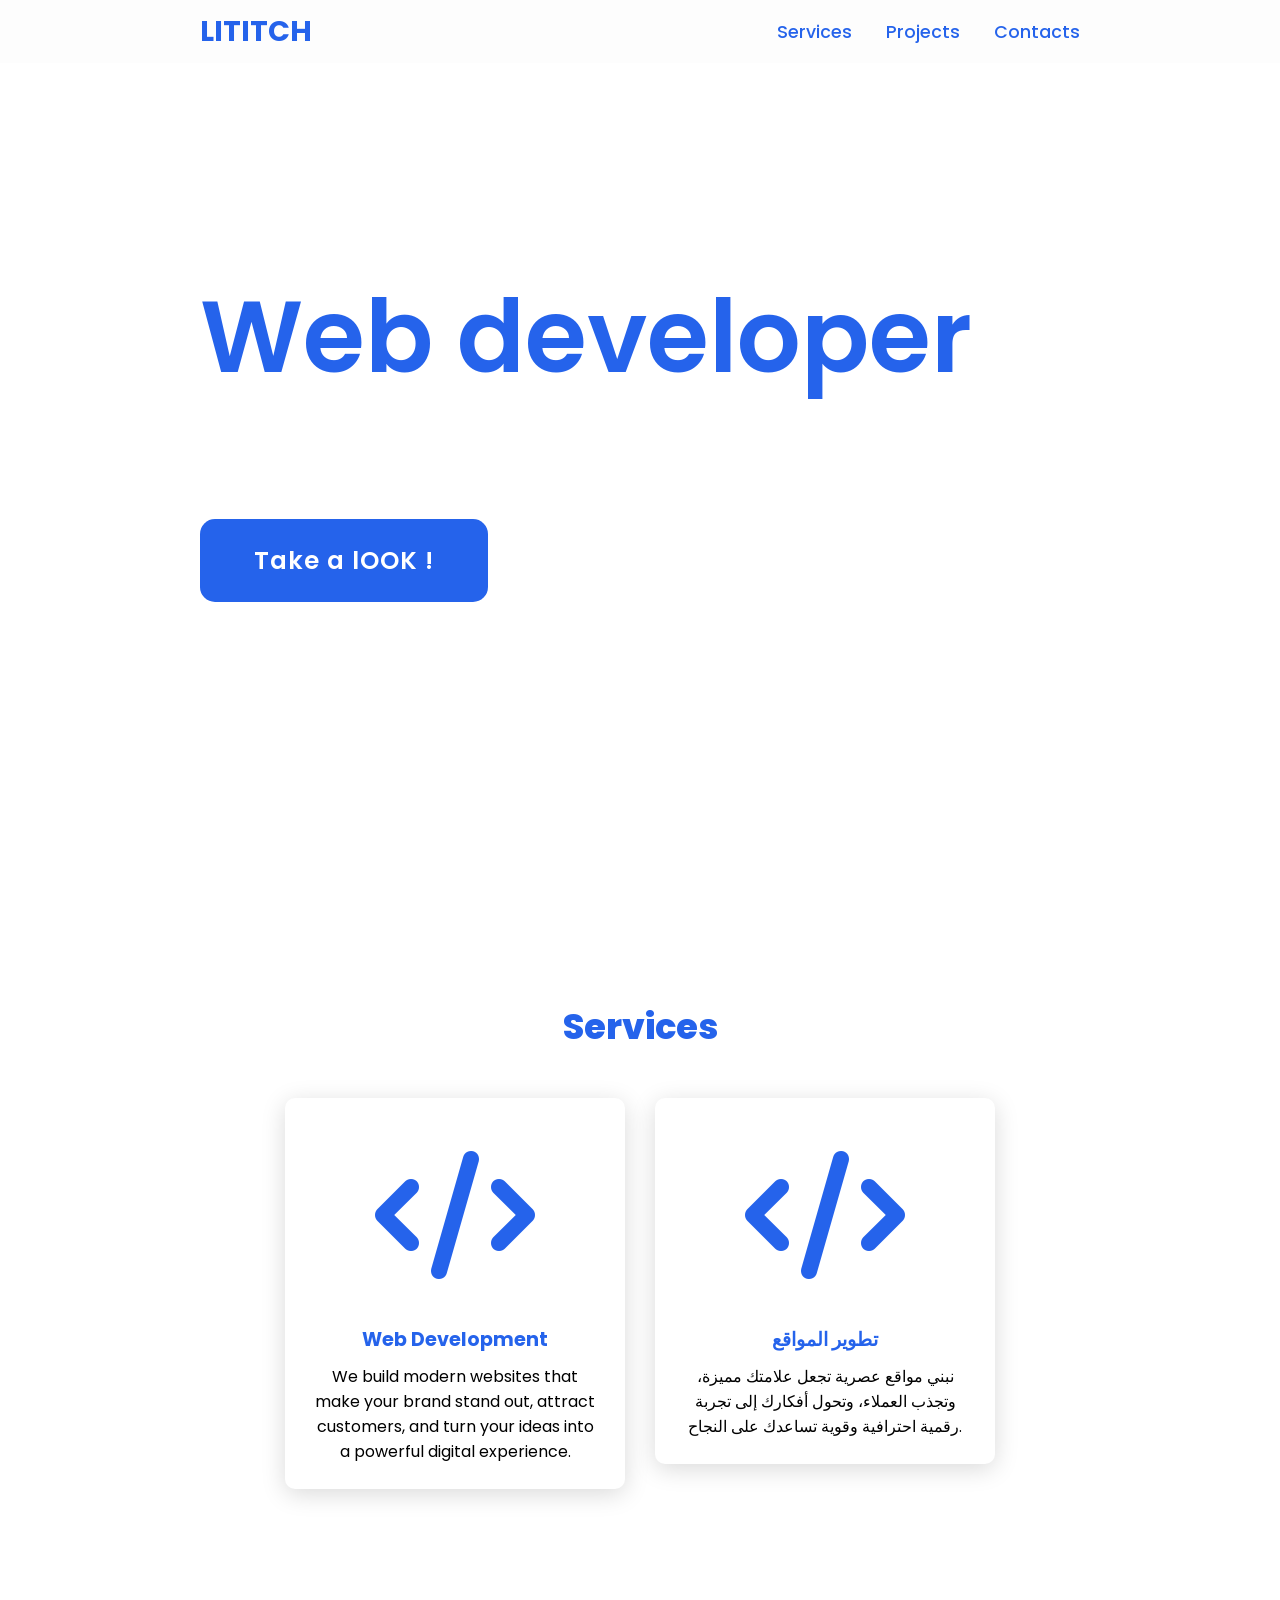
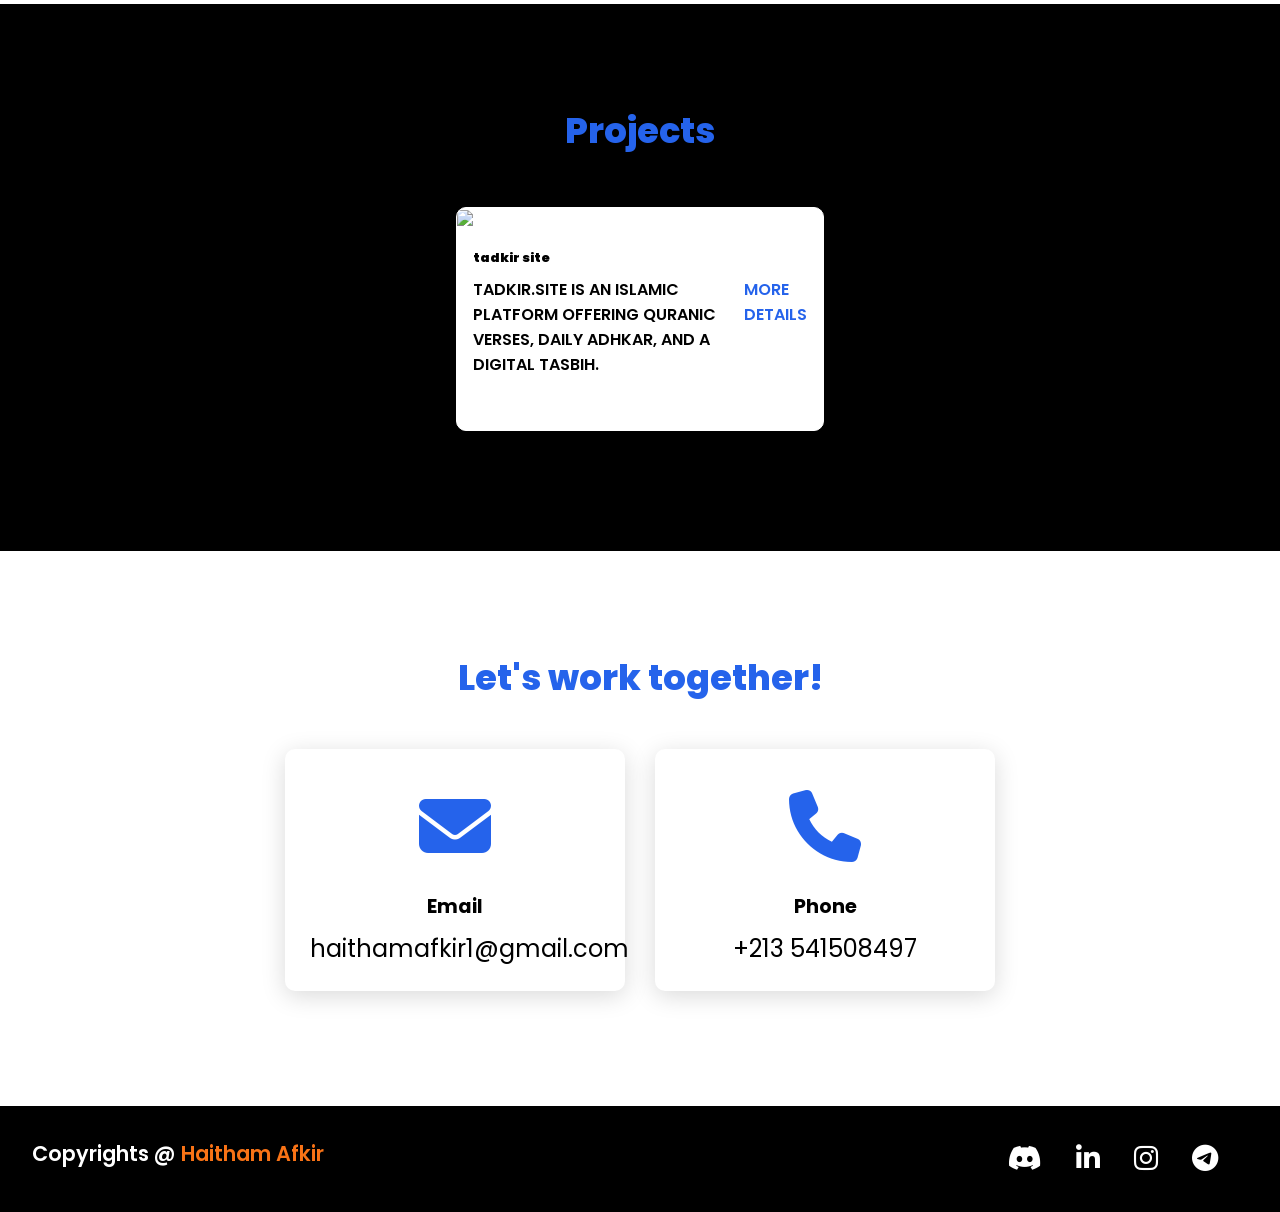
==== index.html @ 3e1449dc "Add files via upload" ====
<!DOCTYPE html>
<html lang="en">

<head>
    <meta charset="UTF-8">
    <meta name="viewport" content="width=device-width, initial-scale=1.0">
    <link rel="stylesheet" href="https://cdnjs.cloudflare.com/ajax/libs/font-awesome/6.7.2/css/all.min.css">
    <link rel="stylesheet" href="website.css">

    <title>Home</title>
</head>

<body>

    <header>
        <a href="#" class="logo">lititch</a>
        <nav class="navigation">
            <a href="#services">Services</a>
            <a href="#projects">Projects</a>
            <a href="#contacts">Contacts</a>
        </nav>
    </header>

    <section class="main">
        <div>
            <h2>Hello, This is Lititch <br><span>Web developer</span></h2>
            <h3>I Build The Future</h3>
            <a href="#projects" class="main-but">Take a lOOK !</a>
            <div class="social-icons">
                <a href="https://discord.gg/jDGR4bNKu" target="_blank"><i class="fa-brands fa-discord"></i></a>
                <a href="https://www.linkedin.com/in/haitham-afkir-03865a436/" target="_blank"><i
                        class="fa-brands fa-linkedin-in"></i></a>
                <a href="https://www.instagram.com/lititch_/" target="_blank"><i class="fa-brands fa-instagram"></i></a>
                <a href="https://t.me/lititch" target="_blank"><i class="fa-brands fa-telegram"></i></a>
            </div>
        </div>
    </section>

    <section class="cards" id="services">
        <h2 class="title">Services</h2>
        <div class="content">
            <div class="card">
                <div class="icon">
                    <i class="fa-solid fa-code"></i>
                </div>
                <div class="info">
                    <h3>Web Development</h3>
                    <p>We build modern websites that make your brand stand out, attract customers, and turn your ideas into a powerful digital experience.
</p>
                </div>
            </div>

            <div class="card">
                <div class="icon">
                    <i class="fa-solid fa-code"></i>
                </div>
                <div class="info">
                    <h3>تطوير المواقع</h3>
                    <p>نبني مواقع عصرية تجعل علامتك مميزة، وتجذب العملاء، وتحول أفكارك إلى تجربة رقمية احترافية وقوية تساعدك على النجاح.
</p>
                </div>
            </div>
        </div>
    </section>

    <section class="projects" id="projects">
        <h2 class="title">Projects</h2>
        <div class="content">

            <div class="project-card">
                <div class="project-img">
                    <img src="images/Capture.PNG">
                </div>
                <div class="project-info">
                    <p class="project-cat">tadkir site </p>
                    <p class="project-title">
                        <span>Tadkir.site is an Islamic platform offering Quranic verses, daily adhkar, and a digital tasbih.</span>
                        <a href="https://tadkir.site/" target="_blank" class="more-details">more details</a>
                    </p>
                </div>
            </div>

        </div>
    </section>

    <section class="cards contact" id="contacts">
        <h2 class="title">Let's work together!</h2>
        <div class="content">
            <div class="card">
                <div class="icon">
                    <i class="fas fa-envelope"></i>
                </div>
                <div class="info">
                    <h3>Email</h3>
                    <p>haithamafkir1@gmail.com</p>
                </div>
            </div>

            <div class="card">
                <div class="icon">
                    <i class="fas fa-phone"></i>
                </div>
                <div class="info">
                    <h3>Phone</h3>
                    <p>+213 541508497</p>
                </div>
            </div>
        </div>
    </section>


    <footer class="footer">
        <p class="footer-title"> Copyrights @ <span>Haitham Afkir</span></p>
        <div class="social-icons">
            <a href="https://discord.gg/jDGR4bNKu" target="_blank"><i class="fa-brands fa-discord"></i></a>
            <a href="https://www.linkedin.com/in/haitham-afkir-03865a436/" target="_blank"><i
                    class="fa-brands fa-linkedin-in"></i></a>
            <a href="https://www.instagram.com/lititch_/" target="_blank"><i class="fa-brands fa-instagram"></i></a>
            <a href="https://t.me/lititch" target="_blank"><i class="fa-brands fa-telegram"></i></a>
        </div>
    </footer>
</body>

</html>
---- website.css ----
@import url('https://fonts.googleapis.com/css2?family=Poppins:ital,wght@0,100;0,200;0,300;0,400;0,500;0,600;0,700;0,800;0,900;1,100;1,200;1,300;1,400;1,500;1,600;1,700;1,800;1,900&display=swap');

html {
  scroll-behavior: smooth;
}

* {
  font-family: 'Poppins', sans-serif;
  margin: 0;
  padding: 0;
  box-sizing: border-box;
}

header {
  background-color: #fdfdfd;
  width: 100%;
  position: fixed;
  z-index: 999;
  display: flex;
  justify-content: space-between;
  align-items: center;
  padding: 10px 200px;
}

.logo {
  text-decoration: none;
  color: #2563EB;
  text-transform: uppercase;
  font-weight: 700;
  font-size: 1.8em;
}

.navigation a {
  color: #2563EB;
  text-decoration: none;
  font-size: 1.1em;
  font-weight: 500;
  padding-left: 30px;
}

.navigation a:hover {
  color: #F97316;
}

section {
  padding: 100px 200px;
}

.main {
  width: 100%;
  min-height: 100vh;
  display: flex;
  align-items: center;
  background: url(images/Gemini_Generated_Image_7jesqs7jesqs7jes.jfif) no-repeat;
  background-size: cover;
  background-position: center;
  background-attachment: fixed;
  color: #fff;
  font-size: 1.4em;
  font-weight: 500;
}

.main h2 span {
  display: inline-block;
  margin-top: 10px;
  color: #2563EB;
  font-size: 3em;
  font-weight: 600;
}

.main h3 {
  color: white;
  font-size: 2em;
  font-weight: 700;
  letter-spacing: 1px;
  margin-top: 10px;
  margin-bottom: 30px;
}

.main-but {
  color: white;
  background-color: #2563EB;
  text-decoration: none;
  font-size: 1.1em;
  font-weight: 600;
  display: inline-block;
  padding: 0.9375em 2.1875em;
  letter-spacing: 1px;
  border-radius: 15px;
  margin-bottom: 40px;
  transition: 0.5s ease;
}

.main-but:hover {
  background-color: #0336a4;
  transform: scale(1.1);
}

.social-icons a {
  color: white;
  font-size: 1.7em;
  padding-right: 30px;
}

.title {
  display: flex;
  justify-content: center;
  color: #2563EB;
  font-size: 2.2em;
  font-weight: 800;
  margin-bottom: 30px;
}

.content {
  display: flex;
  justify-content: center;
  align-items: flex-start;
  flex-direction: row;
  flex-wrap: wrap;
}

.card {
  background-color: #fff;
  width: 21.25em;
  box-shadow: 0 5px 25px rgba(1, 1, 1, 0.15);
  border-radius: 10px;
  padding: 25px;
  margin: 15px;
  transition: 0.5s ease;
}

.card:hover {
  transform: scale(1.1);
}

.icon {
  color: #2563EB;
  font-size: 8em;
  text-align: center;
}

.info {
  text-align: center;
}

.info h3 {
  color: #2563EB;
  font-size: 1.2em;
  font-weight: 700;
  margin: 10px;
}

.projects {
  background-color: black;
}

.projects .content {
  margin-top: 30px;
}

.project-card {
  background-color: #fff;
  border: 1px solid white;
  min-height: 14em;
  width: 23em;
  overflow: hidden;
  border-radius: 10px;
  margin: 20px;
  transition: 0.5s ease;
}
.project-card:hover {
  transform: scale(1.1);
}
.project-img img{
  width: 100%;
}
.project-card:hover .project-img{
  opacity: 0.9;
}
.project-info {
  padding: 1em;
}
.project-cat{
  font-size: 0.8em;
  color: black;
  font-weight: 1000;
}
.project-title{
  display: flex;
  justify-content: space-between;
  text-transform: uppercase;
  font-weight: 600;
  margin-top: 10px;
}
.more-details{
  text-decoration: none;
  color: #2563EB;
}
.more-details:hover{
  color: #F97316;
}
.contact .icon{
  font-size: 4.5em;
}
.contact .info h3 {
  color: black;
}
.contact .info p{
  font-size: 1.5em;
}
.footer {
  background-color: black;
  color: white;
  padding: 2em;
  display: flex;
  justify-content: space-between;
}
.footer-title {
  font-size: 1.3em;
  font-weight: 600;
}
.footer-title span {
  color: #F97316;
}
@media (max-width: 1023px) {
  header {
    padding: 12px 20px;
  }
  .navigation a {
    padding-left: 10px;
  }
  .title {
    font-size: 1.8em;
  }
  section {
    padding: 80px 20px;
  }
  .main h2 {
    font-size: 1em;
  }
  .main h2 span {
    font-size: 2em;
  }
  .main h3 {
    font-size: 1.6em;
  }
  .content {
    flex-direction: column;
    align-items: center;
  }
}

@media (max-width: 768px) {
  header {
    padding: 10px 15px;
    flex-direction: column;
    gap: 10px;
  }
  .navigation a {
    padding: 0 10px;
    font-size: 1em;
  }
  .main {
    text-align: center;
  }
  .card {
    width: 100%;
    max-width: 21.25em;
  }
  .icon {
    font-size: 6em;
  }
  .footer {
    flex-direction: column;
    text-align: center;
    gap: 15px;
  }
}

@media (max-width: 480px) {
  .title {
    font-size: 1.4em;
  }
  .main h2 {
    font-size: 0.9em;
  }
  .main h2 span {
    font-size: 1.6em;
  }
  .main h3 {
    font-size: 1.2em;
  }
  .main-but {
    padding: 0.7em 1.5em;
    font-size: 1em;
  }
  .social-icons a {
    font-size: 1.4em;
    padding-right: 15px;
  }
  section {
    padding: 60px 15px;
  }

}
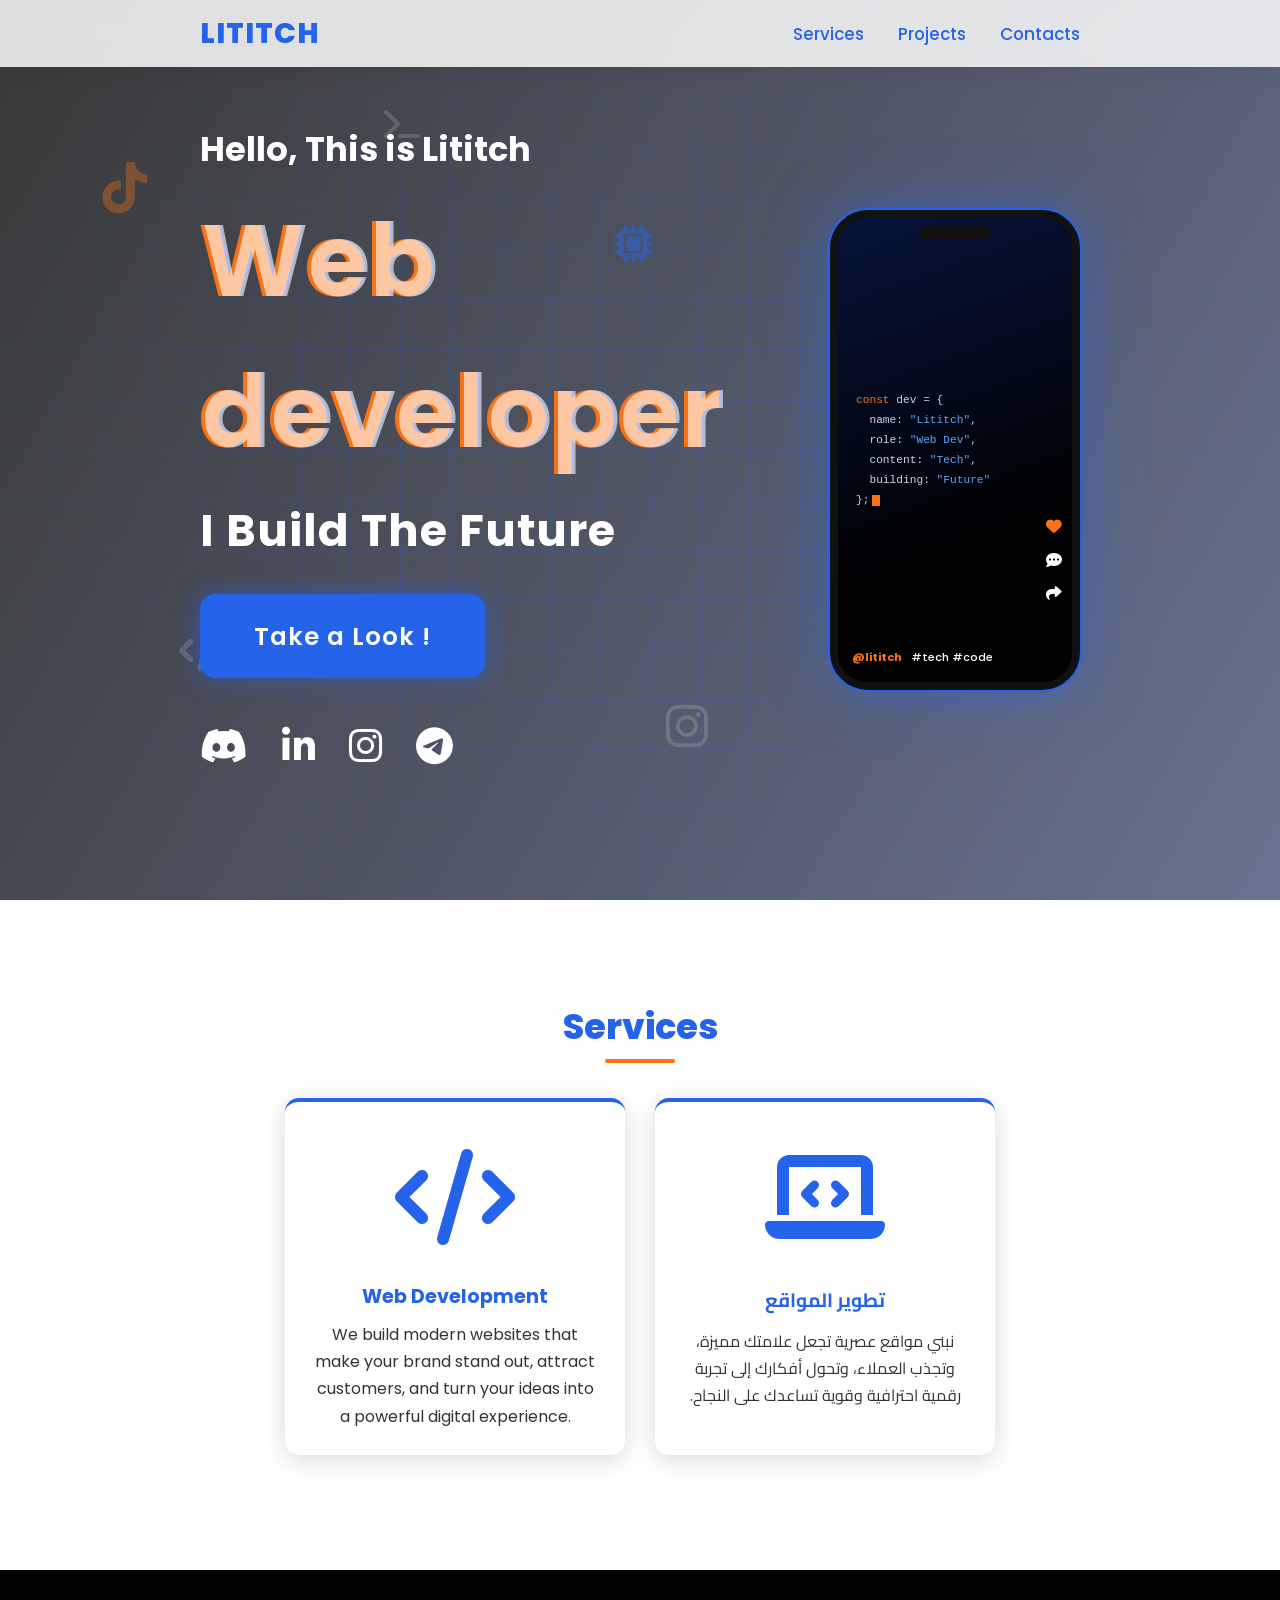
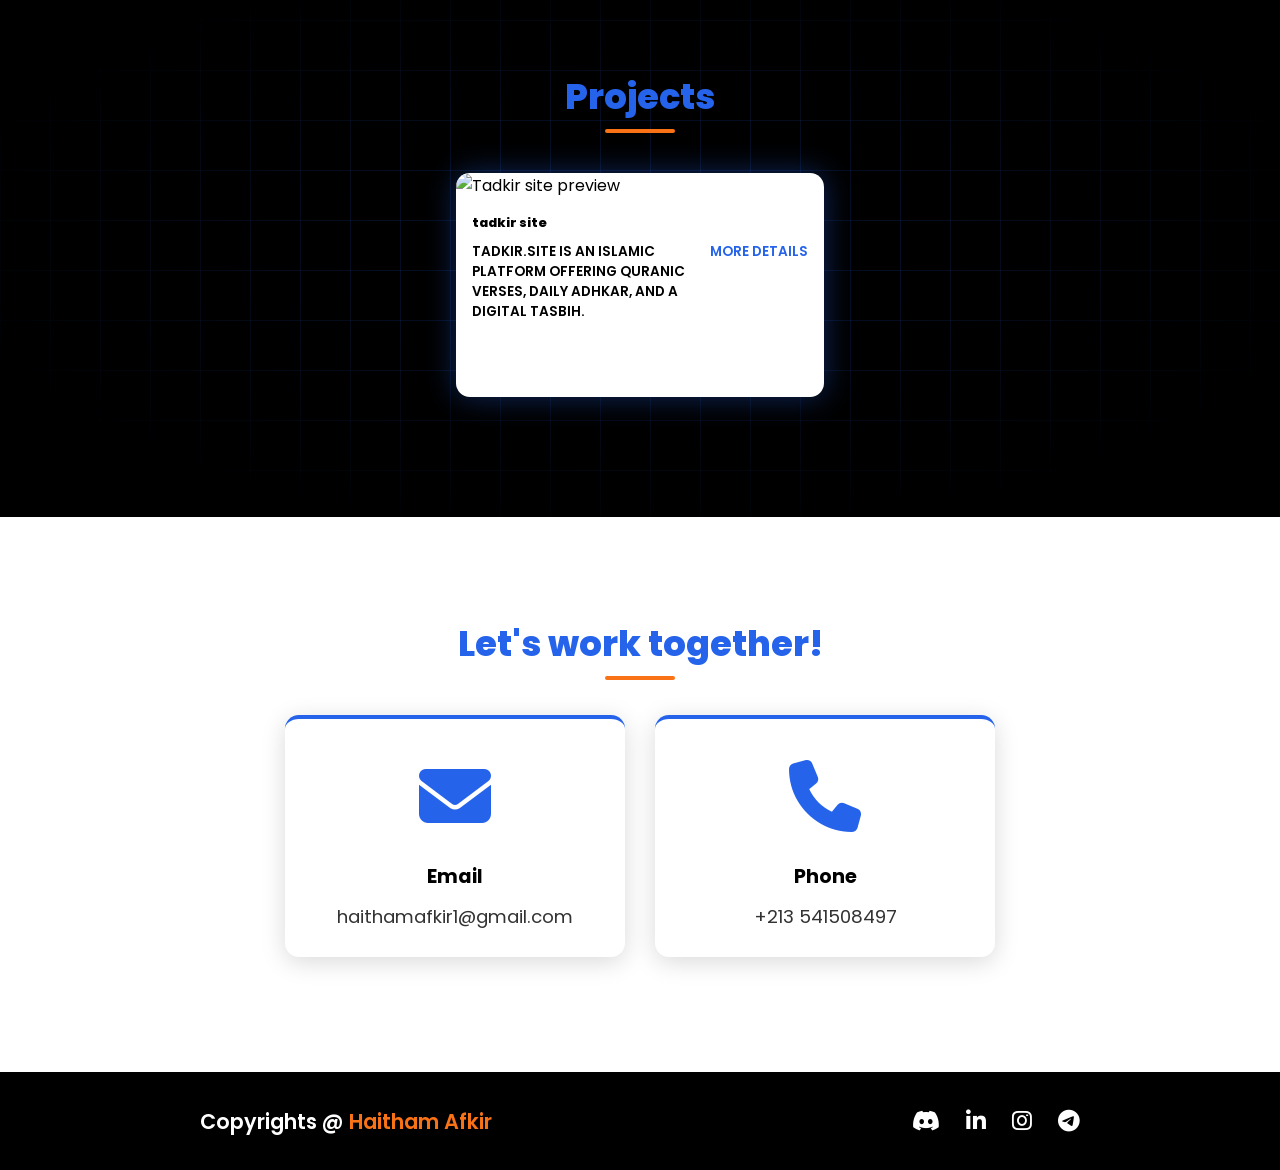
==== commit c1e55f21: "Add files via upload" ====
--- a/index.html
+++ b/index.html
@@ -1,124 +1,124 @@
-<!DOCTYPE html>
-<html lang="en">
-
-<head>
-    <meta charset="UTF-8">
-    <meta name="viewport" content="width=device-width, initial-scale=1.0">
-    <link rel="stylesheet" href="https://cdnjs.cloudflare.com/ajax/libs/font-awesome/6.7.2/css/all.min.css">
-    <link rel="stylesheet" href="website.css">
-
-    <title>Home</title>
-</head>
-
-<body>
-
-    <header>
-        <a href="#" class="logo">lititch</a>
-        <nav class="navigation">
-            <a href="#services">Services</a>
-            <a href="#projects">Projects</a>
-            <a href="#contacts">Contacts</a>
-        </nav>
-    </header>
-
-    <section class="main">
-        <div>
-            <h2>Hello, This is Lititch <br><span>Web developer</span></h2>
-            <h3>I Build The Future</h3>
-            <a href="#projects" class="main-but">Take a lOOK !</a>
-            <div class="social-icons">
-                <a href="https://discord.gg/jDGR4bNKu" target="_blank"><i class="fa-brands fa-discord"></i></a>
-                <a href="https://www.linkedin.com/in/haitham-afkir-03865a436/" target="_blank"><i
-                        class="fa-brands fa-linkedin-in"></i></a>
-                <a href="https://www.instagram.com/lititch_/" target="_blank"><i class="fa-brands fa-instagram"></i></a>
-                <a href="https://t.me/lititch" target="_blank"><i class="fa-brands fa-telegram"></i></a>
-            </div>
-        </div>
-    </section>
-
-    <section class="cards" id="services">
-        <h2 class="title">Services</h2>
-        <div class="content">
-            <div class="card">
-                <div class="icon">
-                    <i class="fa-solid fa-code"></i>
-                </div>
-                <div class="info">
-                    <h3>Web Development</h3>
-                    <p>We build modern websites that make your brand stand out, attract customers, and turn your ideas into a powerful digital experience.
-</p>
-                </div>
-            </div>
-
-            <div class="card">
-                <div class="icon">
-                    <i class="fa-solid fa-code"></i>
-                </div>
-                <div class="info">
-                    <h3>تطوير المواقع</h3>
-                    <p>نبني مواقع عصرية تجعل علامتك مميزة، وتجذب العملاء، وتحول أفكارك إلى تجربة رقمية احترافية وقوية تساعدك على النجاح.
-</p>
-                </div>
-            </div>
-        </div>
-    </section>
-
-    <section class="projects" id="projects">
-        <h2 class="title">Projects</h2>
-        <div class="content">
-
-            <div class="project-card">
-                <div class="project-img">
-                    <img src="images/Capture.PNG">
-                </div>
-                <div class="project-info">
-                    <p class="project-cat">tadkir site </p>
-                    <p class="project-title">
-                        <span>Tadkir.site is an Islamic platform offering Quranic verses, daily adhkar, and a digital tasbih.</span>
-                        <a href="https://tadkir.site/" target="_blank" class="more-details">more details</a>
-                    </p>
-                </div>
-            </div>
-
-        </div>
-    </section>
-
-    <section class="cards contact" id="contacts">
-        <h2 class="title">Let's work together!</h2>
-        <div class="content">
-            <div class="card">
-                <div class="icon">
-                    <i class="fas fa-envelope"></i>
-                </div>
-                <div class="info">
-                    <h3>Email</h3>
-                    <p>haithamafkir1@gmail.com</p>
-                </div>
-            </div>
-
-            <div class="card">
-                <div class="icon">
-                    <i class="fas fa-phone"></i>
-                </div>
-                <div class="info">
-                    <h3>Phone</h3>
-                    <p>+213 541508497</p>
-                </div>
-            </div>
-        </div>
-    </section>
-
-
-    <footer class="footer">
-        <p class="footer-title"> Copyrights @ <span>Haitham Afkir</span></p>
-        <div class="social-icons">
-            <a href="https://discord.gg/jDGR4bNKu" target="_blank"><i class="fa-brands fa-discord"></i></a>
-            <a href="https://www.linkedin.com/in/haitham-afkir-03865a436/" target="_blank"><i
-                    class="fa-brands fa-linkedin-in"></i></a>
-            <a href="https://www.instagram.com/lititch_/" target="_blank"><i class="fa-brands fa-instagram"></i></a>
-            <a href="https://t.me/lititch" target="_blank"><i class="fa-brands fa-telegram"></i></a>
-        </div>
-    </footer>
-</body>
-
-</html>+<!DOCTYPE html>
+<html lang="en">
+<head>
+    <meta charset="UTF-8">
+    <meta name="viewport" content="width=device-width, initial-scale=1.0">
+    <meta name="description" content="Lititch – Web developer & tech content creator">
+    <link rel="stylesheet" href="https://cdnjs.cloudflare.com/ajax/libs/font-awesome/6.7.2/css/all.min.css">
+    <link rel="stylesheet" href="website.css">
+    <title>Lititch | Web Developer</title>
+</head>
+<body>
+
+<header>
+    <a href="#" class="logo">lititch</a>
+    <nav class="navigation">
+        <a href="#services">Services</a>
+        <a href="#projects">Projects</a>
+        <a href="#contacts">Contacts</a>
+    </nav>
+</header>
+
+<section class="main">
+    <div class="bg-grid"></div>
+    <i class="fa-brands fa-tiktok float f1"></i>
+    <i class="fa-solid fa-code float f2"></i>
+    <i class="fa-solid fa-microchip float f3"></i>
+    <i class="fa-brands fa-instagram float f4"></i>
+    <i class="fa-solid fa-terminal float f5"></i>
+
+    <div class="hero-text">
+        <h2>Hello, This is Lititch <br><span class="glitch" data-text="Web developer">Web developer</span></h2>
+        <h3>I Build The Future</h3>
+        <a href="#projects" class="main-but">Take a Look !</a>
+        <div class="social-icons">
+            <a href="https://discord.gg/jDGR4bNKu" target="_blank" aria-label="Discord"><i class="fa-brands fa-discord"></i></a>
+            <a href="https://www.linkedin.com/in/haitham-afkir-03865a436/" target="_blank" aria-label="LinkedIn"><i class="fa-brands fa-linkedin-in"></i></a>
+            <a href="https://www.instagram.com/lititch_/" target="_blank" aria-label="Instagram"><i class="fa-brands fa-instagram"></i></a>
+            <a href="https://t.me/lititch" target="_blank" aria-label="Telegram"><i class="fa-brands fa-telegram"></i></a>
+        </div>
+    </div>
+
+    <div class="phone" aria-hidden="true">
+        <div class="screen">
+            <div class="code">
+                <span class="k">const</span> dev = {<br>
+                &nbsp;&nbsp;name: <span class="s">"Lititch"</span>,<br>
+                &nbsp;&nbsp;role: <span class="s">"Web Dev"</span>,<br>
+                &nbsp;&nbsp;content: <span class="s">"Tech"</span>,<br>
+                &nbsp;&nbsp;building: <span class="s">"Future"</span><br>
+                };<span class="cursor"></span>
+            </div>
+            <div class="tt-side">
+                <i class="fa-solid fa-heart"></i>
+                <i class="fa-solid fa-comment-dots"></i>
+                <i class="fa-solid fa-share"></i>
+            </div>
+            <div class="tt-bar"><span>@lititch</span> #tech #code</div>
+        </div>
+    </div>
+</section>
+
+<section class="cards" id="services">
+    <h2 class="title">Services</h2>
+    <div class="content">
+        <div class="card">
+            <div class="icon"><i class="fa-solid fa-code"></i></div>
+            <div class="info">
+                <h3>Web Development</h3>
+                <p>We build modern websites that make your brand stand out, attract customers, and turn your ideas into a powerful digital experience.</p>
+            </div>
+        </div>
+        <div class="card" dir="rtl">
+            <div class="icon"><i class="fa-solid fa-laptop-code"></i></div>
+            <div class="info">
+                <h3>تطوير المواقع</h3>
+                <p>نبني مواقع عصرية تجعل علامتك مميزة، وتجذب العملاء، وتحول أفكارك إلى تجربة رقمية احترافية وقوية تساعدك على النجاح.</p>
+            </div>
+        </div>
+    </div>
+</section>
+
+<section class="projects" id="projects">
+    <div class="bg-grid dark"></div>
+    <h2 class="title">Projects</h2>
+    <div class="content">
+        <div class="project-card">
+            <div class="project-img"><img src="images/Capture.PNG" alt="Tadkir site preview"></div>
+            <div class="project-info">
+                <p class="project-cat">tadkir site</p>
+                <p class="project-title">
+                    <span>Tadkir.site is an Islamic platform offering Quranic verses, daily adhkar, and a digital tasbih.</span>
+                    <a href="https://tadkir.site/" target="_blank" class="more-details">more details</a>
+                </p>
+            </div>
+        </div>
+    </div>
+</section>
+
+<section class="cards contact" id="contacts">
+    <h2 class="title">Let's work together!</h2>
+    <div class="content">
+        <div class="card">
+            <div class="icon"><i class="fas fa-envelope"></i></div>
+            <div class="info"><h3>Email</h3><p>haithamafkir1@gmail.com</p></div>
+        </div>
+        <div class="card">
+            <div class="icon"><i class="fas fa-phone"></i></div>
+            <div class="info"><h3>Phone</h3><p dir="ltr">+213 541508497</p></div>
+        </div>
+    </div>
+</section>
+
+<footer class="footer">
+    <p class="footer-title">Copyrights @ <span>Haitham Afkir</span></p>
+    <div class="social-icons">
+        <a href="https://discord.gg/jDGR4bNKu" target="_blank" aria-label="Discord"><i class="fa-brands fa-discord"></i></a>
+        <a href="https://www.linkedin.com/in/haitham-afkir-03865a436/" target="_blank" aria-label="LinkedIn"><i class="fa-brands fa-linkedin-in"></i></a>
+        <a href="https://www.instagram.com/lititch_/" target="_blank" aria-label="Instagram"><i class="fa-brands fa-instagram"></i></a>
+        <a href="https://t.me/lititch" target="_blank" aria-label="Telegram"><i class="fa-brands fa-telegram"></i></a>
+    </div>
+</footer>
+
+</body>
+</html>
--- a/website.css
+++ b/website.css
@@ -1,305 +1,352 @@
-@import url('https://fonts.googleapis.com/css2?family=Poppins:ital,wght@0,100;0,200;0,300;0,400;0,500;0,600;0,700;0,800;0,900;1,100;1,200;1,300;1,400;1,500;1,600;1,700;1,800;1,900&display=swap');
-
-html {
-  scroll-behavior: smooth;
-}
-
-* {
-  font-family: 'Poppins', sans-serif;
-  margin: 0;
-  padding: 0;
-  box-sizing: border-box;
-}
-
-header {
-  background-color: #fdfdfd;
-  width: 100%;
-  position: fixed;
-  z-index: 999;
-  display: flex;
-  justify-content: space-between;
-  align-items: center;
-  padding: 10px 200px;
-}
-
-.logo {
-  text-decoration: none;
-  color: #2563EB;
-  text-transform: uppercase;
-  font-weight: 700;
-  font-size: 1.8em;
-}
-
-.navigation a {
-  color: #2563EB;
-  text-decoration: none;
-  font-size: 1.1em;
-  font-weight: 500;
-  padding-left: 30px;
-}
-
-.navigation a:hover {
-  color: #F97316;
-}
-
-section {
-  padding: 100px 200px;
-}
-
-.main {
-  width: 100%;
-  min-height: 100vh;
-  display: flex;
-  align-items: center;
-  background: url(images/Gemini_Generated_Image_7jesqs7jesqs7jes.jfif) no-repeat;
-  background-size: cover;
-  background-position: center;
-  background-attachment: fixed;
-  color: #fff;
-  font-size: 1.4em;
-  font-weight: 500;
-}
-
-.main h2 span {
-  display: inline-block;
-  margin-top: 10px;
-  color: #2563EB;
-  font-size: 3em;
-  font-weight: 600;
-}
-
-.main h3 {
-  color: white;
-  font-size: 2em;
-  font-weight: 700;
-  letter-spacing: 1px;
-  margin-top: 10px;
-  margin-bottom: 30px;
-}
-
-.main-but {
-  color: white;
-  background-color: #2563EB;
-  text-decoration: none;
-  font-size: 1.1em;
-  font-weight: 600;
-  display: inline-block;
-  padding: 0.9375em 2.1875em;
-  letter-spacing: 1px;
-  border-radius: 15px;
-  margin-bottom: 40px;
-  transition: 0.5s ease;
-}
-
-.main-but:hover {
-  background-color: #0336a4;
-  transform: scale(1.1);
-}
-
-.social-icons a {
-  color: white;
-  font-size: 1.7em;
-  padding-right: 30px;
-}
-
-.title {
-  display: flex;
-  justify-content: center;
-  color: #2563EB;
-  font-size: 2.2em;
-  font-weight: 800;
-  margin-bottom: 30px;
-}
-
-.content {
-  display: flex;
-  justify-content: center;
-  align-items: flex-start;
-  flex-direction: row;
-  flex-wrap: wrap;
-}
-
-.card {
-  background-color: #fff;
-  width: 21.25em;
-  box-shadow: 0 5px 25px rgba(1, 1, 1, 0.15);
-  border-radius: 10px;
-  padding: 25px;
-  margin: 15px;
-  transition: 0.5s ease;
-}
-
-.card:hover {
-  transform: scale(1.1);
-}
-
-.icon {
-  color: #2563EB;
-  font-size: 8em;
-  text-align: center;
-}
-
-.info {
-  text-align: center;
-}
-
-.info h3 {
-  color: #2563EB;
-  font-size: 1.2em;
-  font-weight: 700;
-  margin: 10px;
-}
-
-.projects {
-  background-color: black;
-}
-
-.projects .content {
-  margin-top: 30px;
-}
-
-.project-card {
-  background-color: #fff;
-  border: 1px solid white;
-  min-height: 14em;
-  width: 23em;
-  overflow: hidden;
-  border-radius: 10px;
-  margin: 20px;
-  transition: 0.5s ease;
-}
-.project-card:hover {
-  transform: scale(1.1);
-}
-.project-img img{
-  width: 100%;
-}
-.project-card:hover .project-img{
-  opacity: 0.9;
-}
-.project-info {
-  padding: 1em;
-}
-.project-cat{
-  font-size: 0.8em;
-  color: black;
-  font-weight: 1000;
-}
-.project-title{
-  display: flex;
-  justify-content: space-between;
-  text-transform: uppercase;
-  font-weight: 600;
-  margin-top: 10px;
-}
-.more-details{
-  text-decoration: none;
-  color: #2563EB;
-}
-.more-details:hover{
-  color: #F97316;
-}
-.contact .icon{
-  font-size: 4.5em;
-}
-.contact .info h3 {
-  color: black;
-}
-.contact .info p{
-  font-size: 1.5em;
-}
-.footer {
-  background-color: black;
-  color: white;
-  padding: 2em;
-  display: flex;
-  justify-content: space-between;
-}
-.footer-title {
-  font-size: 1.3em;
-  font-weight: 600;
-}
-.footer-title span {
-  color: #F97316;
-}
-@media (max-width: 1023px) {
-  header {
-    padding: 12px 20px;
-  }
-  .navigation a {
-    padding-left: 10px;
-  }
-  .title {
-    font-size: 1.8em;
-  }
-  section {
-    padding: 80px 20px;
-  }
-  .main h2 {
-    font-size: 1em;
-  }
-  .main h2 span {
-    font-size: 2em;
-  }
-  .main h3 {
-    font-size: 1.6em;
-  }
-  .content {
-    flex-direction: column;
-    align-items: center;
-  }
-}
-
-@media (max-width: 768px) {
-  header {
-    padding: 10px 15px;
-    flex-direction: column;
-    gap: 10px;
-  }
-  .navigation a {
-    padding: 0 10px;
-    font-size: 1em;
-  }
-  .main {
-    text-align: center;
-  }
-  .card {
-    width: 100%;
-    max-width: 21.25em;
-  }
-  .icon {
-    font-size: 6em;
-  }
-  .footer {
-    flex-direction: column;
-    text-align: center;
-    gap: 15px;
-  }
-}
-
-@media (max-width: 480px) {
-  .title {
-    font-size: 1.4em;
-  }
-  .main h2 {
-    font-size: 0.9em;
-  }
-  .main h2 span {
-    font-size: 1.6em;
-  }
-  .main h3 {
-    font-size: 1.2em;
-  }
-  .main-but {
-    padding: 0.7em 1.5em;
-    font-size: 1em;
-  }
-  .social-icons a {
-    font-size: 1.4em;
-    padding-right: 15px;
-  }
-  section {
-    padding: 60px 15px;
-  }
-
-}+@import url('https://fonts.googleapis.com/css2?family=Poppins:wght@400;500;600;700;800&family=Cairo:wght@500;700&display=swap');
+
+:root {
+  --blue: #2563EB;
+  --blue-dark: #0336a4;
+  --orange: #F97316;
+  --black: #000;
+}
+
+html { scroll-behavior: smooth; }
+
+* {
+  font-family: 'Poppins', 'Cairo', sans-serif;
+  margin: 0;
+  padding: 0;
+  box-sizing: border-box;
+}
+
+body { overflow-x: hidden; background: #fff; }
+
+/* ---------- Header ---------- */
+header {
+  position: fixed;
+  top: 0;
+  width: 100%;
+  z-index: 999;
+  display: flex;
+  justify-content: space-between;
+  align-items: center;
+  padding: 12px 200px;
+  background: rgba(253, 253, 253, 0.85);
+  backdrop-filter: blur(10px);
+  -webkit-backdrop-filter: blur(10px);
+  box-shadow: 0 2px 20px rgba(0, 0, 0, 0.08);
+}
+.logo {
+  text-decoration: none;
+  color: var(--blue);
+  text-transform: uppercase;
+  font-weight: 800;
+  font-size: 1.8em;
+  letter-spacing: 1px;
+}
+.navigation a {
+  position: relative;
+  color: var(--blue);
+  text-decoration: none;
+  font-size: 1.05em;
+  font-weight: 500;
+  margin-left: 30px;
+  transition: color .3s;
+}
+.navigation a::after {
+  content: "";
+  position: absolute;
+  left: 0; bottom: -4px;
+  width: 0; height: 2px;
+  background: var(--orange);
+  transition: width .3s;
+}
+.navigation a:hover { color: var(--orange); }
+.navigation a:hover::after { width: 100%; }
+
+section { padding: 100px 200px; position: relative; }
+
+/* ---------- Hero ---------- */
+.main {
+  min-height: 100vh;
+  display: flex;
+  align-items: center;
+  justify-content: space-between;
+  gap: 40px;
+  color: #fff;
+  font-size: 1.4em;
+  font-weight: 500;
+  overflow: hidden;
+  background:
+    linear-gradient(120deg, rgba(0, 0, 0, .78), rgba(3, 20, 70, .6)),
+    url(images/Gemini_Generated_Image_7jesqs7jesqs7jes.jfif) no-repeat center / cover fixed;
+}
+.hero-text { position: relative; z-index: 2; }
+
+.bg-grid {
+  position: absolute;
+  inset: 0;
+  z-index: 0;
+  background-image:
+    linear-gradient(rgba(37, 99, 235, .18) 1px, transparent 1px),
+    linear-gradient(90deg, rgba(37, 99, 235, .18) 1px, transparent 1px);
+  background-size: 50px 50px;
+  mask-image: radial-gradient(ellipse at center, #000 30%, transparent 80%);
+  -webkit-mask-image: radial-gradient(ellipse at center, #000 30%, transparent 80%);
+  animation: gridMove 12s linear infinite;
+  pointer-events: none;
+}
+.bg-grid.dark { opacity: .8; }
+@keyframes gridMove { to { background-position: 0 50px, 50px 0; } }
+
+.float {
+  position: absolute;
+  z-index: 1;
+  color: rgba(255, 255, 255, .16);
+  animation: floaty 7s ease-in-out infinite;
+  pointer-events: none;
+}
+.f1 { top: 18%; left: 8%;  font-size: 3.2rem; color: rgba(249, 115, 22, .35); }
+.f2 { top: 70%; left: 14%; font-size: 2.6rem; animation-delay: -2s; }
+.f3 { top: 25%; left: 48%; font-size: 2.4rem; animation-delay: -4s; color: rgba(37, 99, 235, .5); }
+.f4 { top: 78%; left: 52%; font-size: 3rem;  animation-delay: -1s; }
+.f5 { top: 12%; left: 30%; font-size: 2rem;  animation-delay: -3s; }
+@keyframes floaty {
+  0%, 100% { transform: translateY(0) rotate(0); }
+  50% { transform: translateY(-22px) rotate(8deg); }
+}
+
+.main h2 span {
+  display: inline-block;
+  margin-top: 10px;
+  color: var(--blue);
+  font-size: 3em;
+  font-weight: 700;
+}
+/* glitch (blue / orange) */
+.glitch { position: relative; }
+.glitch::before, .glitch::after {
+  content: attr(data-text);
+  position: absolute;
+  left: 0; top: 0;
+  width: 100%;
+  overflow: hidden;
+  clip-path: inset(0 0 0 0);
+}
+.glitch::before { color: var(--orange); transform: translate(-2px, 0); animation: glitch 3.5s infinite steps(1); }
+.glitch::after  { color: #fff; opacity: .6; transform: translate(2px, 0); animation: glitch 3.5s .15s infinite steps(1) reverse; }
+@keyframes glitch {
+  0%, 90%, 100% { clip-path: inset(0 0 100% 0); }
+  92% { clip-path: inset(10% 0 60% 0); }
+  95% { clip-path: inset(55% 0 15% 0); }
+  98% { clip-path: inset(30% 0 40% 0); }
+}
+
+.main h3 {
+  font-size: 2em;
+  font-weight: 700;
+  letter-spacing: 1px;
+  margin: 10px 0 30px;
+}
+.main-but {
+  display: inline-block;
+  color: #fff;
+  background: var(--blue);
+  text-decoration: none;
+  font-size: 1.1em;
+  font-weight: 600;
+  padding: .94em 2.2em;
+  letter-spacing: 1px;
+  border-radius: 15px;
+  margin-bottom: 40px;
+  box-shadow: 0 0 25px rgba(37, 99, 235, .55);
+  transition: .4s ease;
+}
+.main-but:hover { background: var(--orange); box-shadow: 0 0 25px rgba(249, 115, 22, .6); transform: scale(1.08); }
+
+.social-icons a {
+  color: #fff;
+  font-size: 1.7em;
+  margin-right: 28px;
+  display: inline-block;
+  transition: .3s;
+}
+.social-icons a:hover { color: var(--orange); transform: translateY(-5px); }
+
+/* ---------- Phone mockup (TikTok style) ---------- */
+.phone {
+  position: relative;
+  z-index: 2;
+  flex-shrink: 0;
+  width: 250px;
+  height: 480px;
+  border: 8px solid #111;
+  border-radius: 38px;
+  background: #050816;
+  box-shadow: 0 0 0 2px var(--blue), 0 0 60px rgba(37, 99, 235, .55);
+  animation: floaty 6s ease-in-out infinite;
+}
+.phone::before {
+  content: "";
+  position: absolute;
+  top: 8px; left: 50%;
+  width: 70px; height: 14px;
+  transform: translateX(-50%);
+  background: #111;
+  border-radius: 10px;
+  z-index: 3;
+}
+.screen {
+  position: absolute; inset: 0;
+  border-radius: 28px;
+  overflow: hidden;
+  background: linear-gradient(160deg, #06143a, #000 70%);
+  display: flex;
+  align-items: center;
+  padding: 18px;
+}
+.code { font-family: 'Courier New', monospace; font-size: .5em; line-height: 1.8; color: #cbd5e1; }
+.code * { font-family: inherit; }
+.code .k { color: var(--orange); }
+.code .s { color: #60a5fa; }
+.cursor { display: inline-block; width: 8px; height: 1em; background: var(--orange); vertical-align: middle; margin-left: 3px; animation: blink 1s steps(1) infinite; }
+@keyframes blink { 50% { opacity: 0; } }
+.tt-side {
+  position: absolute;
+  right: 10px; bottom: 80px;
+  display: flex; flex-direction: column; gap: 18px;
+  font-size: .7em;
+  color: #fff;
+}
+.tt-side i:first-child { color: var(--orange); }
+.tt-bar {
+  position: absolute;
+  left: 14px; bottom: 16px;
+  font-size: .5em;
+  color: #fff;
+}
+.tt-bar span { font-weight: 700; color: var(--orange); margin-right: 6px; }
+
+/* ---------- Titles & cards ---------- */
+.title {
+  display: flex;
+  justify-content: center;
+  text-align: center;
+  color: var(--blue);
+  font-size: 2.2em;
+  font-weight: 800;
+  margin-bottom: 30px;
+  position: relative;
+  z-index: 1;
+}
+.title::after {
+  content: "";
+  position: absolute;
+  bottom: -10px;
+  width: 70px; height: 4px;
+  border-radius: 4px;
+  background: var(--orange);
+}
+.content {
+  display: flex;
+  justify-content: center;
+  align-items: stretch;
+  flex-wrap: wrap;
+  position: relative;
+  z-index: 1;
+  margin-top: 30px;
+}
+.card {
+  background: #fff;
+  width: 21.25em;
+  max-width: 100%;
+  box-shadow: 0 5px 25px rgba(0, 0, 0, .15);
+  border-radius: 14px;
+  border-top: 4px solid var(--blue);
+  padding: 25px;
+  margin: 15px;
+  transition: .4s ease;
+}
+.card:hover { transform: translateY(-10px) scale(1.04); border-top-color: var(--orange); box-shadow: 0 15px 35px rgba(37, 99, 235, .25); }
+.icon { color: var(--blue); font-size: 6em; text-align: center; }
+.info { text-align: center; }
+.info h3 { color: var(--blue); font-size: 1.2em; font-weight: 700; margin: 10px; }
+.info p { color: #333; line-height: 1.7; overflow-wrap: anywhere; }
+
+/* ---------- Projects ---------- */
+.projects { background: var(--black); overflow: hidden; }
+.project-card {
+  background: #fff;
+  min-height: 14em;
+  width: 23em;
+  max-width: 100%;
+  overflow: hidden;
+  border-radius: 14px;
+  margin: 20px;
+  box-shadow: 0 0 30px rgba(37, 99, 235, .4);
+  transition: .4s ease;
+}
+.project-card:hover { transform: scale(1.06); box-shadow: 0 0 40px rgba(249, 115, 22, .5); }
+.project-img img { width: 100%; display: block; }
+.project-info { padding: 1em; }
+.project-cat { font-size: .8em; color: #000; font-weight: 800; }
+.project-title { display: flex; justify-content: space-between; gap: 12px; font-size: .85em; text-transform: uppercase; font-weight: 600; margin-top: 10px; }
+.more-details { text-decoration: none; color: var(--blue); white-space: nowrap; }
+.more-details:hover { color: var(--orange); }
+
+/* ---------- Contact ---------- */
+.contact .icon { font-size: 4.5em; }
+.contact .info h3 { color: #000; }
+.contact .info p { font-size: 1.15em; }
+
+/* ---------- Footer ---------- */
+.footer {
+  background: var(--black);
+  color: #fff;
+  padding: 2em 200px;
+  display: flex;
+  justify-content: space-between;
+  align-items: center;
+  gap: 15px;
+}
+.footer-title { font-size: 1.3em; font-weight: 600; }
+.footer-title span { color: var(--orange); }
+.footer .social-icons a { font-size: 1.4em; margin: 0 0 0 22px; }
+
+/* ---------- Responsive ---------- */
+@media (max-width: 1200px) {
+  header, .footer { padding-left: 60px; padding-right: 60px; }
+  section { padding: 100px 60px; }
+}
+@media (max-width: 1023px) {
+  header { padding: 12px 20px; }
+  section { padding: 90px 20px; }
+  .footer { padding: 2em 20px; }
+  .main { font-size: 1.1em; flex-direction: column; justify-content: center; text-align: center; padding-top: 110px; }
+  .main h2 span { font-size: 2.2em; }
+  .main h3 { font-size: 1.6em; }
+  .phone { width: 210px; height: 400px; }
+  .title { font-size: 1.8em; }
+  .social-icons a { margin: 0 12px; }
+}
+@media (max-width: 768px) {
+  header { flex-direction: column; gap: 6px; padding: 10px 15px; }
+  .logo { font-size: 1.5em; }
+  .navigation a { margin: 0 10px; font-size: .95em; }
+  .main { background-attachment: scroll; padding-top: 130px; }
+  .card { width: 100%; max-width: 21.25em; }
+  .icon { font-size: 5em; }
+  .footer { flex-direction: column; text-align: center; }
+  .footer .social-icons a { margin: 0 11px; }
+  .project-card:hover, .card:hover { transform: none; }
+}
+@media (max-width: 480px) {
+  .main { font-size: 1em; }
+  .main h2 span { font-size: 1.9em; }
+  .main h3 { font-size: 1.3em; }
+  .main-but { padding: .75em 1.6em; font-size: 1em; }
+  .phone { width: 180px; height: 350px; }
+  .title { font-size: 1.5em; }
+  .project-title { flex-direction: column; }
+  section { padding: 80px 15px; }
+}
+@media (prefers-reduced-motion: reduce) {
+  *, *::before, *::after { animation: none !important; transition: none !important; }
+}
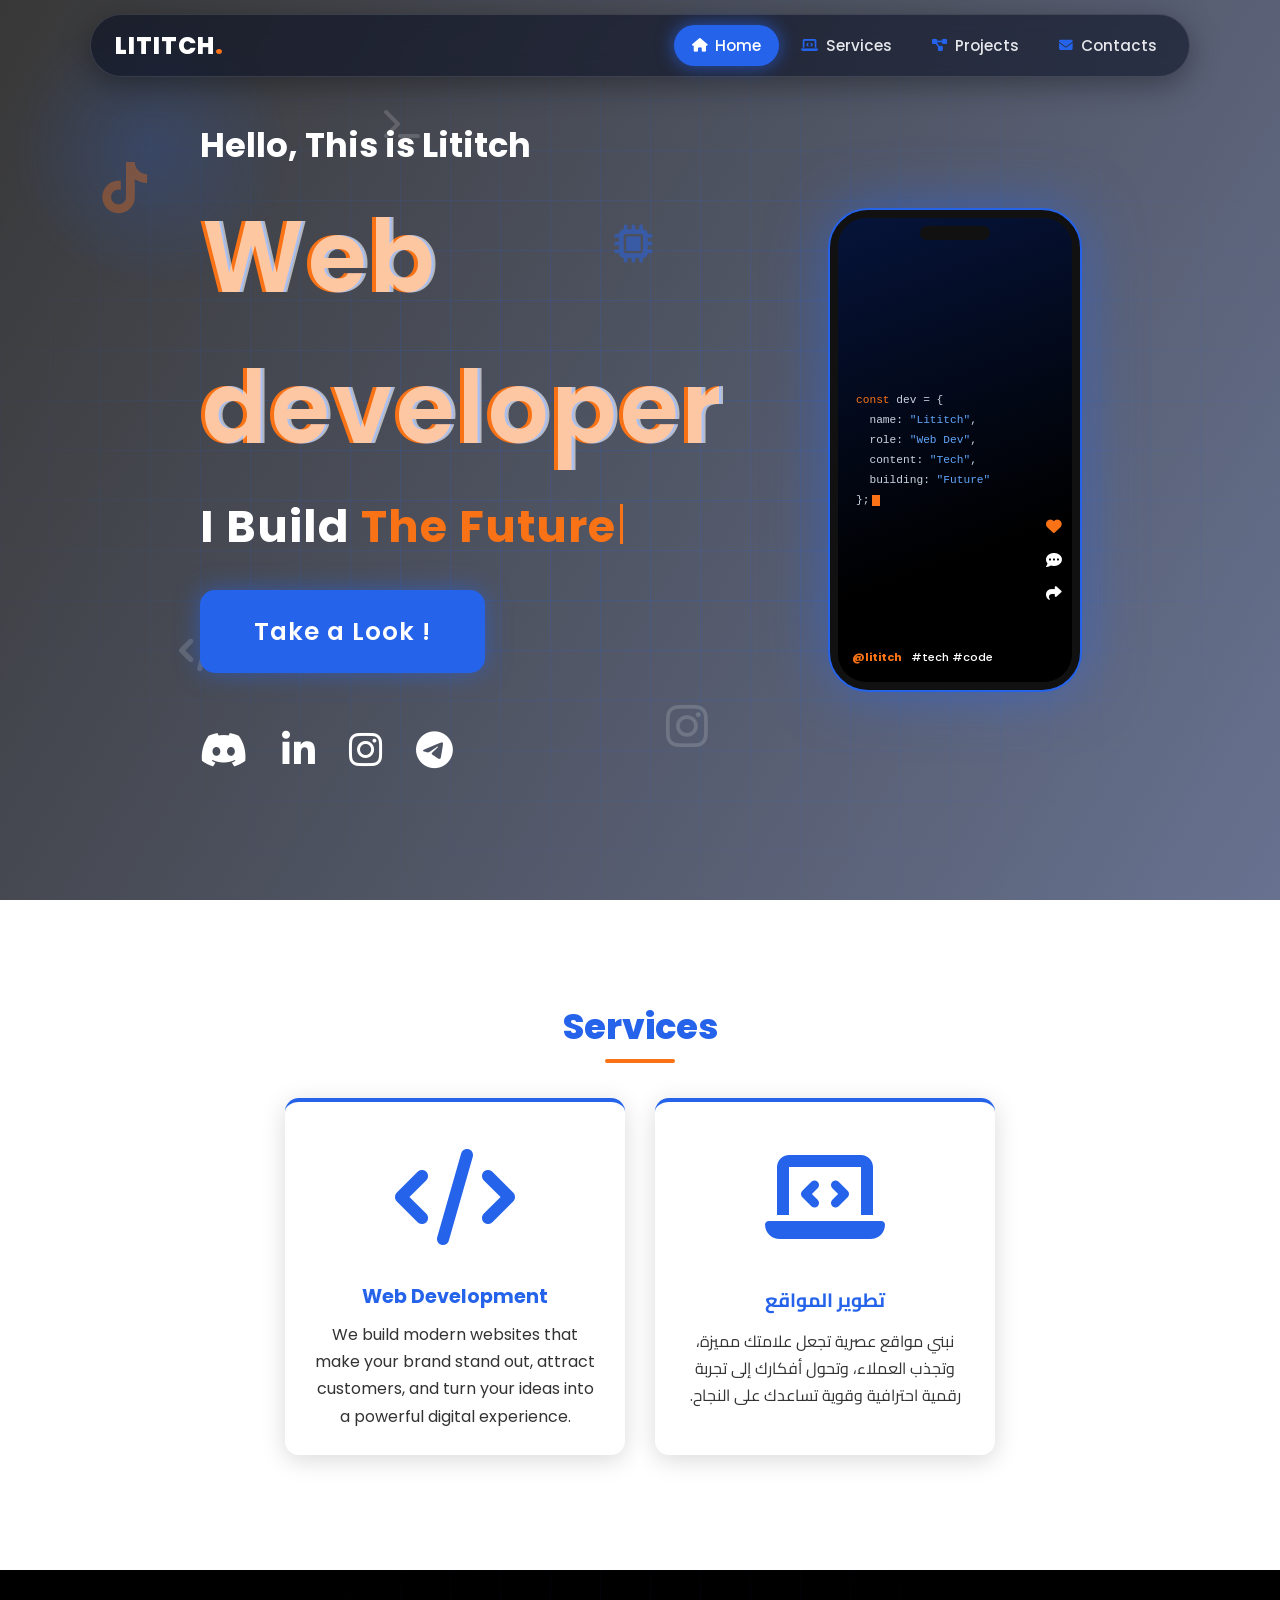
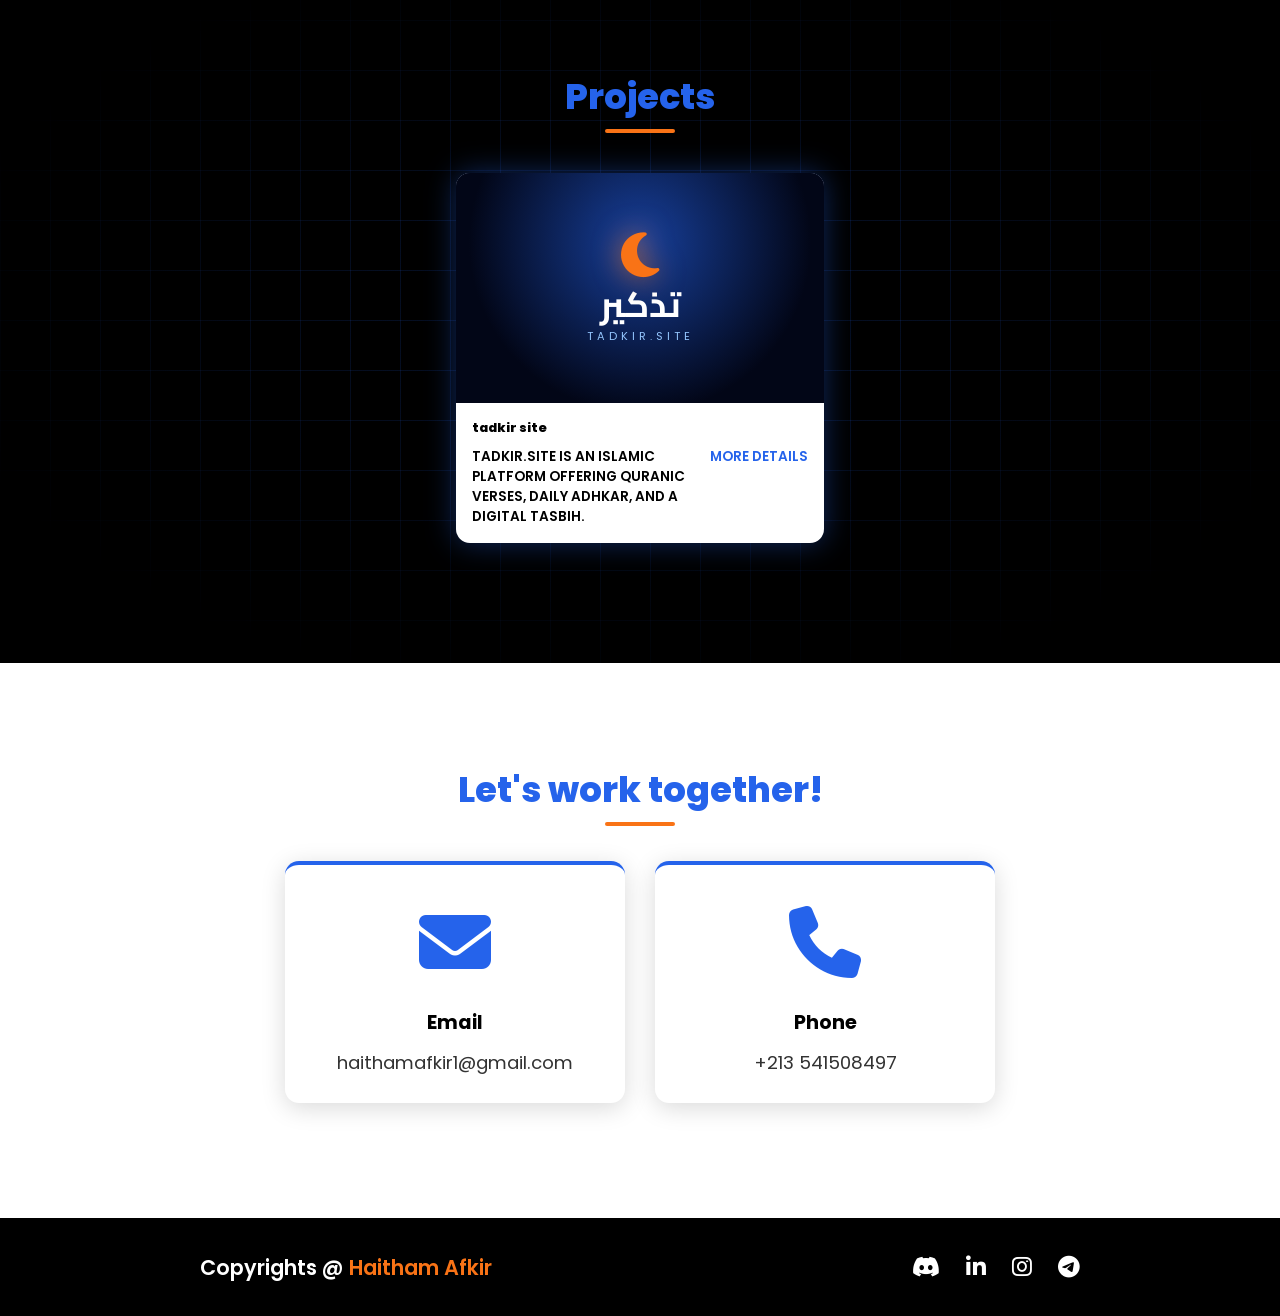
==== commit d2a36640: "Add files via upload" ====
--- a/index.html
+++ b/index.html
@@ -10,16 +10,19 @@
 </head>
 <body>
 
+<div class="progress"></div>
 <header>
-    <a href="#" class="logo">lititch</a>
+    <a href="#" class="logo">lititch<span>.</span></a>
+    <button class="burger" aria-label="Menu" aria-expanded="false"><span></span><span></span><span></span></button>
     <nav class="navigation">
-        <a href="#services">Services</a>
-        <a href="#projects">Projects</a>
-        <a href="#contacts">Contacts</a>
+        <a href="#home" class="active"><i class="fa-solid fa-house"></i>Home</a>
+        <a href="#services"><i class="fa-solid fa-laptop-code"></i>Services</a>
+        <a href="#projects"><i class="fa-solid fa-diagram-project"></i>Projects</a>
+        <a href="#contacts"><i class="fa-solid fa-envelope"></i>Contacts</a>
     </nav>
 </header>
 
-<section class="main">
+<section class="main" id="home">
     <div class="bg-grid"></div>
     <i class="fa-brands fa-tiktok float f1"></i>
     <i class="fa-solid fa-code float f2"></i>
@@ -29,7 +32,7 @@
 
     <div class="hero-text">
         <h2>Hello, This is Lititch <br><span class="glitch" data-text="Web developer">Web developer</span></h2>
-        <h3>I Build The Future</h3>
+        <h3>I Build <span id="typed"></span><span class="caret"></span></h3>
         <a href="#projects" class="main-but">Take a Look !</a>
         <div class="social-icons">
             <a href="https://discord.gg/jDGR4bNKu" target="_blank" aria-label="Discord"><i class="fa-brands fa-discord"></i></a>
@@ -84,7 +87,10 @@
     <h2 class="title">Projects</h2>
     <div class="content">
         <div class="project-card">
-            <div class="project-img"><img src="images/Capture.PNG" alt="Tadkir site preview"></div>
+            <div class="project-img">
+                <div class="tadkir-logo"><i class="fa-solid fa-moon"></i><b>تذكير</b><small>TADKIR.SITE</small></div>
+                <img src="images/Capture.PNG" alt="Tadkir site preview" onerror="this.remove()">
+            </div>
             <div class="project-info">
                 <p class="project-cat">tadkir site</p>
                 <p class="project-title">
@@ -120,5 +126,54 @@
     </div>
 </footer>
 
+<div class="cursor-glow"></div>
+<script>
+// typing effect
+const words=["The Future","Modern Websites","Tech Content"];let w=0,c=0,del=false;
+const t=document.getElementById('typed');
+(function type(){
+  const word=words[w];
+  t.textContent=word.slice(0,c);
+  if(!del&&c===word.length){del=true;return setTimeout(type,1500);}
+  if(del&&c===0){del=false;w=(w+1)%words.length;}
+  c+=del?-1:1;setTimeout(type,del?45:90);
+})();
+
+// burger
+const burger=document.querySelector('.burger'),nav=document.querySelector('.navigation');
+burger.onclick=()=>{const o=nav.classList.toggle('open');burger.classList.toggle('open',o);burger.setAttribute('aria-expanded',o);};
+nav.querySelectorAll('a').forEach(a=>a.addEventListener('click',()=>{nav.classList.remove('open');burger.classList.remove('open');}));
+
+// scroll progress + header state
+const bar=document.querySelector('.progress'),hd=document.querySelector('header');
+addEventListener('scroll',()=>{
+  const m=document.documentElement.scrollHeight-innerHeight;
+  bar.style.width=(scrollY/m*100)+'%';
+  hd.classList.toggle('scrolled',scrollY>40);
+},{passive:true});
+
+// scroll reveal
+const items=document.querySelectorAll('.title,.card,.project-card');
+items.forEach((el,i)=>{el.classList.add('reveal');el.style.setProperty('--d',(i%3)*120+'ms');});
+const io=new IntersectionObserver(es=>es.forEach(e=>{if(e.isIntersecting){e.target.classList.add('show');io.unobserve(e.target);}}),{threshold:.15});
+items.forEach(el=>io.observe(el));
+
+// scrollspy
+const links=[...nav.querySelectorAll('a')];
+const spy=new IntersectionObserver(es=>es.forEach(e=>{if(e.isIntersecting){links.forEach(l=>l.classList.toggle('active',l.getAttribute('href')==='#'+e.target.id));}}),{rootMargin:'-45% 0px -50% 0px'});
+document.querySelectorAll('section[id]').forEach(s=>spy.observe(s));
+
+// 3D tilt on cards (desktop only)
+if(matchMedia('(hover:hover) and (min-width:1024px)').matches){
+  document.querySelectorAll('.card,.project-card').forEach(el=>{
+    el.addEventListener('mousemove',e=>{const r=el.getBoundingClientRect();
+      const x=(e.clientX-r.left)/r.width-.5,y=(e.clientY-r.top)/r.height-.5;
+      el.style.transform=`perspective(700px) rotateY(${x*10}deg) rotateX(${-y*10}deg) translateY(-8px)`;});
+    el.addEventListener('mouseleave',()=>el.style.transform='');
+  });
+  const g=document.querySelector('.cursor-glow');
+  addEventListener('mousemove',e=>{g.style.transform=`translate(${e.clientX-150}px,${e.clientY-150}px)`;});
+}
+</script>
 </body>
 </html>
--- a/website.css
+++ b/website.css
@@ -350,3 +350,73 @@
 @media (prefers-reduced-motion: reduce) {
   *, *::before, *::after { animation: none !important; transition: none !important; }
 }
+
+
+/* ======== v2: navbar, animations, project logo ======== */
+.progress{position:fixed;top:0;left:0;height:3px;width:0;z-index:1001;background:linear-gradient(90deg,var(--blue),var(--orange));}
+
+header{
+  top:14px;left:50%;width:min(1100px,calc(100% - 28px));transform:translateX(-50%);
+  padding:10px 14px 10px 24px;border-radius:60px;
+  background:rgba(5,10,30,.55);border:1px solid rgba(255,255,255,.12);
+  box-shadow:0 8px 30px rgba(0,0,0,.35);transition:.4s;
+}
+header.scrolled{background:rgba(5,10,30,.88);border-color:rgba(37,99,235,.55);box-shadow:0 8px 35px rgba(37,99,235,.35);}
+.logo{color:#fff;font-size:1.5em;}
+.logo span{color:var(--orange);}
+.navigation{display:flex;gap:4px;}
+.navigation a{display:flex;align-items:center;gap:8px;margin:0;padding:9px 18px;border-radius:40px;color:#e5e7eb;font-size:.95em;transition:.3s;}
+.navigation a i{font-size:.9em;color:var(--blue);transition:.3s;}
+.navigation a::after{display:none;}
+.navigation a:hover{background:rgba(249,115,22,.15);color:var(--orange);}
+.navigation a:hover i{color:var(--orange);}
+.navigation a.active{background:var(--blue);color:#fff;box-shadow:0 0 18px rgba(37,99,235,.7);}
+.navigation a.active i{color:#fff;}
+.burger{display:none;background:none;border:0;cursor:pointer;width:42px;height:42px;position:relative;}
+.burger span{position:absolute;left:9px;width:24px;height:2.5px;border-radius:3px;background:#fff;transition:.35s;}
+.burger span:nth-child(1){top:13px}.burger span:nth-child(2){top:20px;background:var(--orange)}.burger span:nth-child(3){top:27px}
+.burger.open span:nth-child(1){top:20px;transform:rotate(45deg)}
+.burger.open span:nth-child(2){opacity:0}
+.burger.open span:nth-child(3){top:20px;transform:rotate(-45deg)}
+
+/* hero typing */
+.caret{display:inline-block;width:3px;height:.9em;margin-left:4px;background:var(--orange);vertical-align:-2px;animation:blink 1s steps(1) infinite;}
+#typed{color:var(--orange);}
+.main .hero-text>*{animation:rise .9s cubic-bezier(.2,.8,.2,1) both;}
+.main .hero-text>*:nth-child(2){animation-delay:.15s}
+.main .hero-text>*:nth-child(3){animation-delay:.3s}
+.main .hero-text>*:nth-child(4){animation-delay:.45s}
+@keyframes rise{from{opacity:0;transform:translateY(35px)}to{opacity:1;transform:none}}
+
+/* animated gradient border on cards */
+.card,.project-card{position:relative;}
+.card:hover,.project-card:hover{transform:translateY(-8px);}
+.reveal{opacity:0;transform:translateY(50px) scale(.96);transition:opacity .8s ease var(--d,0ms),transform .8s cubic-bezier(.2,.8,.2,1) var(--d,0ms);}
+.reveal.show{opacity:1;transform:none;}
+.card.reveal.show,.project-card.reveal.show{transition:transform .25s ease-out,box-shadow .4s,border-color .4s;}
+.icon i{display:inline-block;transition:.5s;}
+.card:hover .icon i{transform:scale(1.15) rotate(-8deg);color:var(--orange);}
+.main-but{position:relative;overflow:hidden;}
+.main-but::after{content:"";position:absolute;top:0;left:-120%;width:60%;height:100%;background:linear-gradient(120deg,transparent,rgba(255,255,255,.45),transparent);transform:skewX(-20deg);animation:shine 3s infinite;}
+@keyframes shine{to{left:160%}}
+.cursor-glow{position:fixed;top:0;left:0;width:300px;height:300px;border-radius:50%;pointer-events:none;z-index:0;
+  background:radial-gradient(circle,rgba(37,99,235,.2),transparent 65%);}
+@media(hover:none),(max-width:1023px){.cursor-glow{display:none}}
+
+/* project logo (always visible, image overlays if it loads) */
+.project-img{position:relative;aspect-ratio:16/10;overflow:hidden;background:#06143a;}
+.project-img img{position:absolute;inset:0;width:100%;height:100%;object-fit:cover;z-index:2;}
+.tadkir-logo{position:absolute;inset:0;display:flex;flex-direction:column;align-items:center;justify-content:center;gap:4px;
+  background:radial-gradient(circle at 50% 30%,rgba(37,99,235,.55),#020617 70%);color:#fff;}
+.tadkir-logo i{font-size:3.2em;color:var(--orange);filter:drop-shadow(0 0 14px rgba(249,115,22,.7));animation:floaty 5s ease-in-out infinite;}
+.tadkir-logo b{font-family:'Cairo',sans-serif;font-size:2.2em;font-weight:700;line-height:1.1;}
+.tadkir-logo small{letter-spacing:4px;font-size:.7em;color:#93c5fd;}
+
+@media(max-width:768px){
+  header{top:10px;flex-direction:row;flex-wrap:wrap;border-radius:28px;padding:8px 10px 8px 20px;gap:0;}
+  .burger{display:block}
+  .navigation{display:none;width:100%;flex-direction:column;padding:10px 0 6px;gap:4px;}
+  .navigation.open{display:flex;animation:rise .4s both;}
+  .navigation a{padding:12px 16px;margin:0;font-size:1em;}
+  .logo{font-size:1.4em}
+}
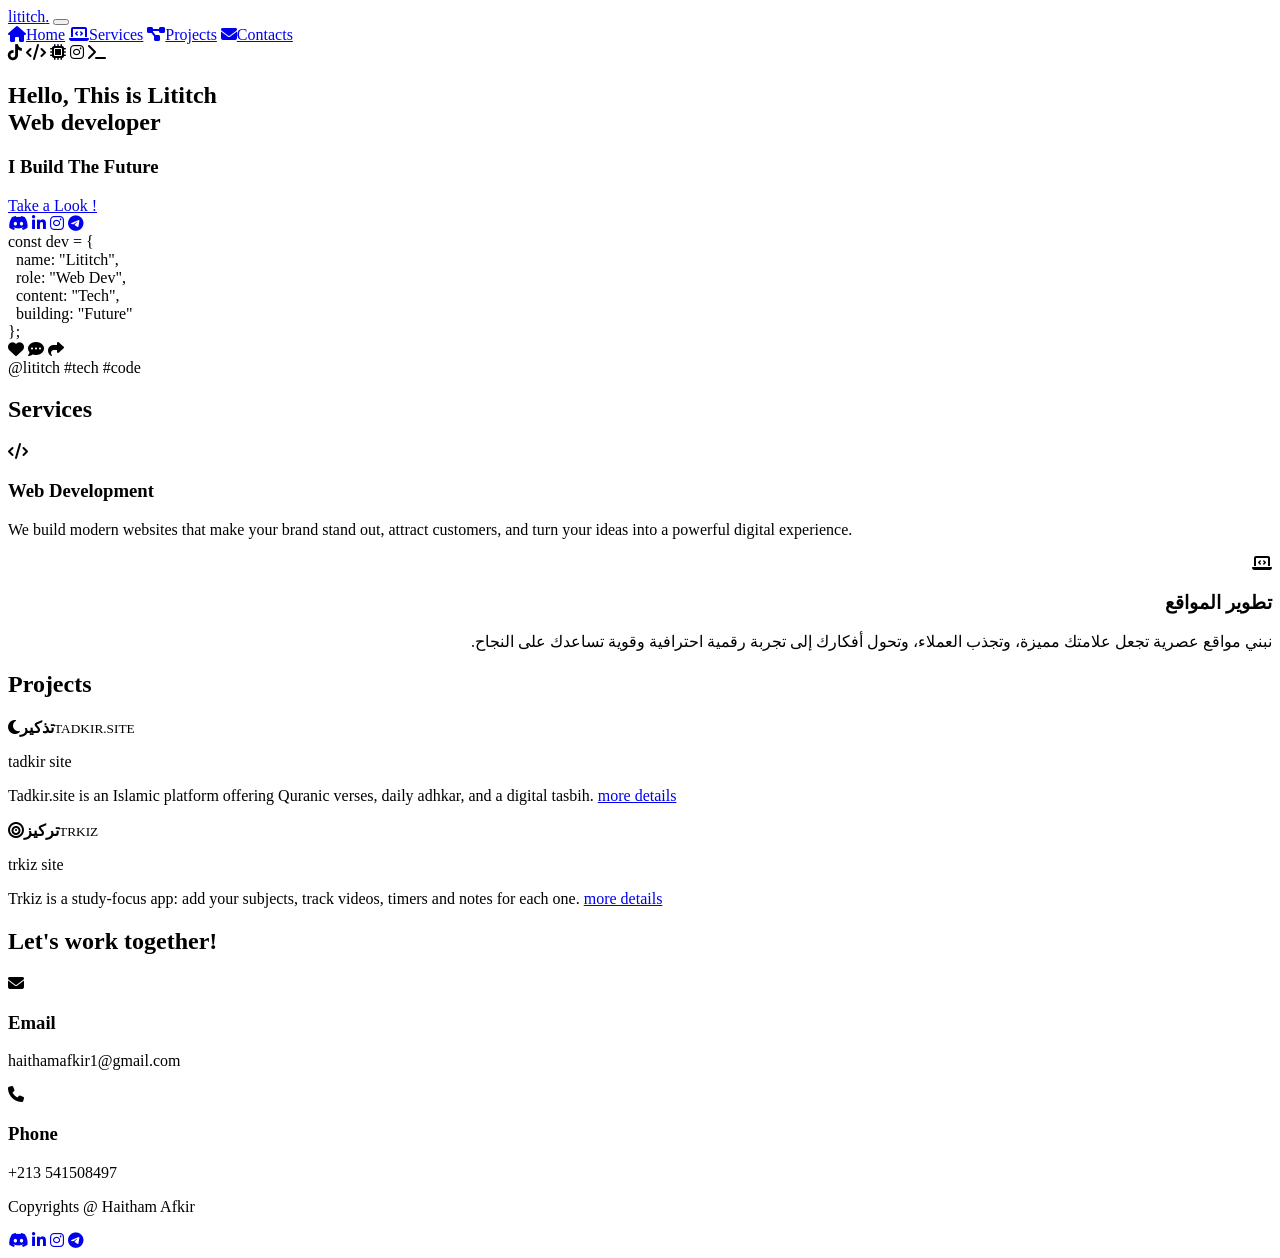
==== commit 278b9f8d: "Rename index (1).html to index.html" ====
--- a/index.html
+++ b/index.html
@@ -99,6 +99,20 @@
                 </p>
             </div>
         </div>
+
+        <div class="project-card">
+            <div class="project-img">
+                <div class="tadkir-logo trkiz-logo"><i class="fa-solid fa-bullseye"></i><b>تركيز</b><small>TRKIZ</small></div>
+                <img src="images/trkiz.png" alt="Trkiz site preview" onerror="this.remove()">
+            </div>
+            <div class="project-info">
+                <p class="project-cat">trkiz site</p>
+                <p class="project-title">
+                    <span>Trkiz is a study-focus app: add your subjects, track videos, timers and notes for each one.</span>
+                    <a href="https://lititcho.github.io/trkiz/" target="_blank" class="more-details">more details</a>
+                </p>
+            </div>
+        </div>
     </div>
 </section>
 
